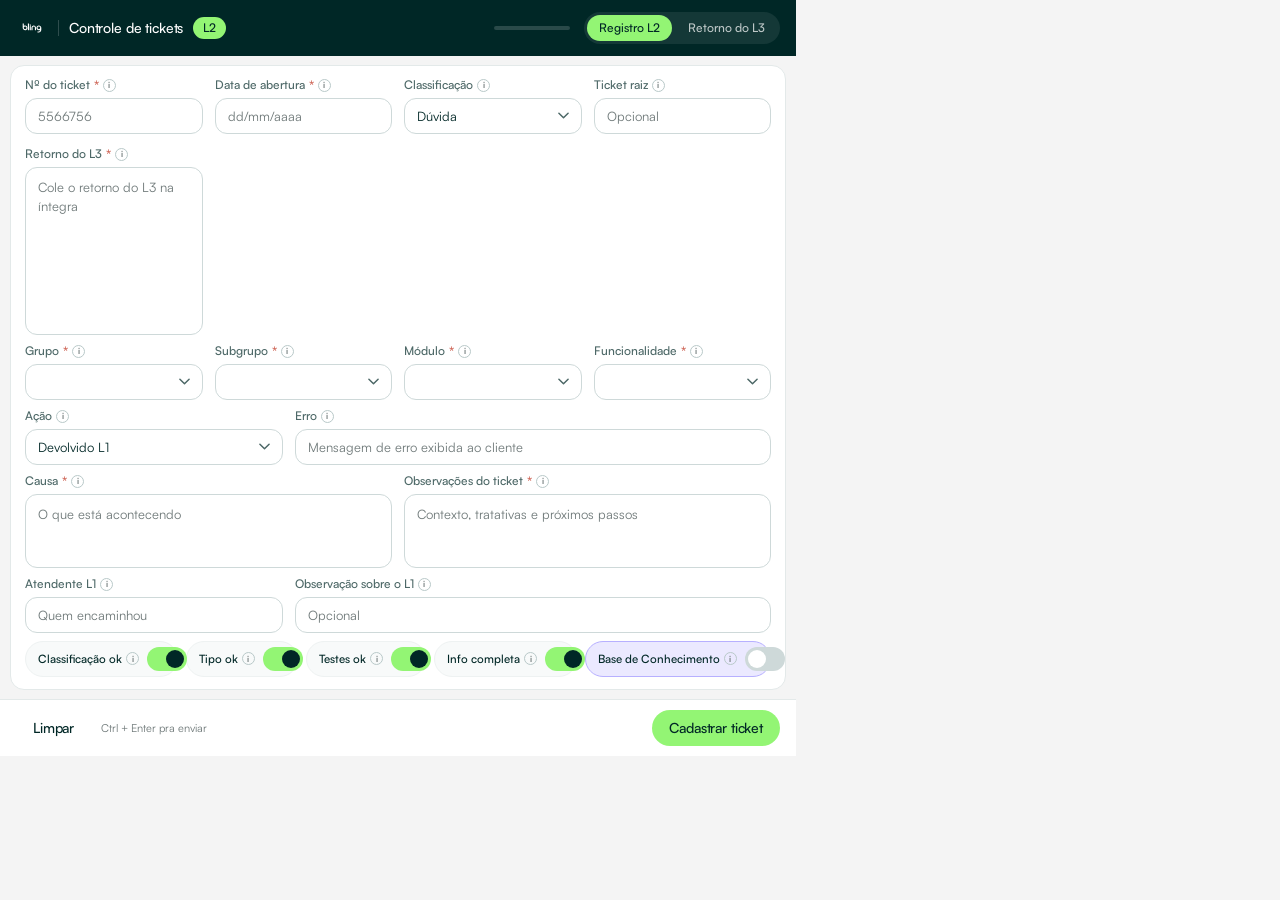
==== controle-tickets/index.html @ 62d8cc89 "Refaz a interface a partir do design do Claude Design A tela é reconstruída em HTML e CSS próprios s" ====
<!DOCTYPE html>
<html lang="pt-BR">
<head>
	<title>Controle de Tickets</title>
	<meta charset="UTF-8">
	<script type="text/javascript" src="scripts/jquery.min.js"></script>
	<script type="text/javascript" src="scripts/jquery.mask.js"></script>
	<script type="text/javascript" src="scripts/script.js"></script>
	<link rel="stylesheet" type="text/css" href="styles/style.css">
</head>
<body>
	<div id="controle_tickets">
		<div class="topo">
			<div class="topo-marca">
				<img class="topo-logo" src="icons/bling-logo.svg" alt="Bling">
				<span class="topo-divisor"></span>
				<span class="topo-titulo">Controle de tickets</span>
				<span class="selo">L2</span>
			</div>

			<div class="topo-estado">
				<span class="progresso-texto" id="progresso_texto"></span>
				<div class="progresso-trilho">
					<div class="progresso-preenchido" id="progresso_barra"></div>
				</div>

				<div class="segmentado">
					<button type="button" class="segmentado-item is-ativo" id="informar_registro_l2">Registro L2</button>
					<button type="button" class="segmentado-item" id="informar_retorno_l3">Retorno do L3</button>
				</div>
			</div>
		</div>

		<!-- guarda o modo de preenchimento; é um campo do formulário para ser
		     gravado e restaurado junto com os demais -->
		<input type="checkbox" id="modo_retorno_l3" name="modo_retorno_l3" hidden>

		<div class="corpo">
			<div class="cartao">
				<div class="linha linha-4 linha-identificacao">
					<div class="campo form-group group-item-form">
						<span class="campo-rotulo">
							<span id="rotulo_nro_ticket">Nº do ticket</span>
							<span class="obrigatorio">*</span>
							<i class="info-campo" data-info="Número do ticket a ser registrado"></i>
						</span>
						<input type="text" id="nro_ticket" name="nro_ticket" class="item-form" placeholder="5566756" inputmode="numeric">
					</div>

					<div class="campo form-group group-item-form campo-l2">
						<span class="campo-rotulo">
							Data de abertura
							<span class="obrigatorio">*</span>
							<i class="info-campo" data-info="Data em que o ticket foi aberto"></i>
						</span>
						<input type="text" id="data_abertura" name="data_abertura" class="item-form" placeholder="dd/mm/aaaa">
					</div>

					<div class="campo form-group group-item-form campo-l2">
						<span class="campo-rotulo">
							Classificação
							<i class="info-campo" data-info="Tipo do ticket: Dúvida, Problema ou Sugestão"></i>
						</span>
						<select id="classificacao" name="classificacao" class="item-form">
							<option value="D">Dúvida</option>
							<option value="T">Problema</option>
							<option value="S">Sugestão</option>
						</select>
					</div>

					<div class="campo form-group group-item-form campo-l2">
						<span class="campo-rotulo">
							Ticket raiz
							<i class="info-campo" data-info="Informe aqui o ticket original, ou seja, o primeiro ticket que registrou esse erro"></i>
						</span>
						<input type="text" id="ticket_raiz" name="ticket_raiz" class="item-form" placeholder="Opcional" inputmode="numeric">
					</div>

					<div class="campo form-group group-item-form campo-retorno-l3">
						<span class="campo-rotulo">
							Retorno do L3
							<span class="obrigatorio">*</span>
							<i class="info-campo" data-info="Cole ou descreva aqui o retorno que o L3 deu para este ticket"></i>
							<span class="campo-contador" id="contador_retorno"></span>
						</span>
						<textarea id="retorno_l3" name="retorno_l3" class="item-form textarea-retorno-l3" placeholder="Cole o retorno do L3 na íntegra"></textarea>
					</div>
				</div>

				<div class="linha linha-4 campo-l2">
					<div class="campo form-group group-item-form">
						<span class="campo-rotulo">
							Grupo
							<span class="obrigatorio">*</span>
							<i class="info-campo" data-info="Grupo do ticket"></i>
						</span>
						<select id="grupo" class="item-form">
							<optgroup label="Bling" class="opt-bling"></optgroup>
							<optgroup label="Extensão" class="opt-ext"></optgroup>
						</select>
					</div>

					<div class="campo form-group group-item-form">
						<span class="campo-rotulo">
							Subgrupo
							<span class="obrigatorio">*</span>
							<i class="info-campo" data-info="Subgrupo do ticket"></i>
						</span>
						<select id="subgrupo" class="item-form">
							<optgroup label="Bling" class="opt-bling"></optgroup>
							<optgroup label="Extensão" class="opt-ext"></optgroup>
						</select>
					</div>

					<div class="campo form-group group-item-form">
						<span class="campo-rotulo">
							Módulo
							<span class="obrigatorio">*</span>
							<i class="info-campo" data-info="Módulo do ticket"></i>
						</span>
						<select id="modulo" class="item-form">
							<optgroup label="Bling" class="opt-bling"></optgroup>
							<optgroup label="Extensão" class="opt-ext"></optgroup>
						</select>
					</div>

					<div class="campo form-group group-item-form">
						<span class="campo-rotulo">
							Funcionalidade
							<span class="obrigatorio">*</span>
							<i class="info-campo" data-info="Funcionalidade do ticket"></i>
						</span>
						<select id="funcionalidade" class="item-form">
							<optgroup label="Bling" class="opt-bling"></optgroup>
							<optgroup label="Extensão" class="opt-ext"></optgroup>
						</select>
					</div>
				</div>

				<div class="trilha campo-l2" id="trilha"></div>

				<div class="linha linha-1-2 campo-l2">
					<div class="campo form-group group-item-form">
						<span class="campo-rotulo">
							Ação
							<i class="info-campo" data-info="Informe o que vai ser feito com esse ticket. Ex.: Encaminhado para o L3"></i>
						</span>
						<select id="acao" name="acao" class="item-form">
							<option value="AN">Devolvido L1</option>
							<option value="A2">Ajustado L2 / Devolvido L1</option>
							<option value="ATR">Aguardando ticket raiz</option>
							<option value="AEX">Aguardando externos</option>
							<option value="D2">Encaminhado sugestão</option>
							<option value="RC">Encaminhado L3</option>
							<option value="ACL">Aguardando cliente</option>
						</select>
					</div>

					<div class="campo form-group group-item-form">
						<span class="campo-rotulo">
							Erro
							<i class="info-campo" data-info="Cole aqui somente a mensagem de erro do ticket. Se não tiver, deixe uma breve explicação da situação"></i>
						</span>
						<input type="text" id="erro" name="erro" class="item-form" placeholder="Mensagem de erro exibida ao cliente">
					</div>
				</div>

				<div class="linha linha-2 campo-l2">
					<div class="campo form-group group-item-form">
						<span class="campo-rotulo">
							Causa
							<span class="obrigatorio">*</span>
							<i class="info-campo" data-info="Descreva a situação que está ocorrendo neste ticket"></i>
						</span>
						<textarea id="causa" name="causa" class="item-form" placeholder="O que está acontecendo"></textarea>
					</div>

					<div class="campo form-group group-item-form">
						<span class="campo-rotulo">
							Observações do ticket
							<span class="obrigatorio">*</span>
							<i class="info-campo" data-info="Informe observações sobre o ticket"></i>
						</span>
						<textarea id="obs" name="obs" class="item-form" placeholder="Contexto, tratativas e próximos passos"></textarea>
					</div>
				</div>

				<div class="linha linha-1-2 campo-l2">
					<div class="campo form-group group-item-form">
						<span class="campo-rotulo">
							<span id="rotulo_nome_atendente">Atendente L1</span>
							<i class="info-campo" data-info="Nome do atendente L1 que encaminhou o ticket"></i>
						</span>
						<input type="text" id="nome_atendente" name="nome_atendente" class="item-form" placeholder="Quem encaminhou">
					</div>

					<div class="campo form-group group-item-form">
						<span class="campo-rotulo">
							Observação sobre o L1
							<i class="info-campo" data-info="Observação sobre o atendimento feito pelo L1"></i>
						</span>
						<input type="text" id="obs_l1" name="obs_l1" class="item-form" placeholder="Opcional">
					</div>
				</div>

				<div class="pilulas campo-l2">
					<div class="pilula">
						<span class="pilula-rotulo">
							Classificação ok
							<i class="info-campo" data-info="O ticket foi classificado corretamente? Ativado = Sim; Desativado = Não"></i>
						</span>
						<label class="switch">
							<input type="checkbox" id="classificacao_certa" name="classificacao_certa" checked>
							<span class="switch-trilho"></span>
						</label>
					</div>

					<div class="pilula">
						<span class="pilula-rotulo">
							Tipo ok
							<i class="info-campo" data-info="O tipo do ticket (Dúvida, Problema ou Sugestão) está correto? Ativado = Sim; Desativado = Não"></i>
						</span>
						<label class="switch">
							<input type="checkbox" id="tipo_correto" name="tipo_correto" checked>
							<span class="switch-trilho"></span>
						</label>
					</div>

					<div class="pilula">
						<span class="pilula-rotulo">
							Testes ok
							<i class="info-campo" data-info="O L1 efetuou testes antes de encaminhar? Ativado = Sim; Desativado = Não"></i>
						</span>
						<label class="switch">
							<input type="checkbox" id="testes" name="testes" checked>
							<span class="switch-trilho"></span>
						</label>
					</div>

					<div class="pilula">
						<span class="pilula-rotulo">
							Info completa
							<i class="info-campo" data-info="As informações passadas no ticket estão completas? Ativado = Sim; Desativado = Não"></i>
						</span>
						<label class="switch">
							<input type="checkbox" id="finfo" name="finfo" checked>
							<span class="switch-trilho"></span>
						</label>
					</div>

					<div class="pilula pilula-destaque">
						<span class="pilula-rotulo">
							Base de Conhecimento
							<i class="info-campo" data-info="Ativado = o registro também é enviado para a planilha da Base de Conhecimento"></i>
						</span>
						<label class="switch">
							<input type="checkbox" id="base_conhecimento" name="base_conhecimento">
							<span class="switch-trilho"></span>
						</label>
					</div>
				</div>
			</div>
		</div>

		<div class="rodape">
			<div class="rodape-esquerda">
				<button type="button" id="limpar" class="botao botao-fantasma">Limpar</button>
				<span class="rodape-dica">Ctrl + Enter pra enviar</span>
			</div>

			<button type="button" id="enviar_controle_tickets" class="botao botao-primario">Cadastrar ticket</button>
		</div>
	</div>

	<div class="modal-wait" style="display: none;"></div>
	<div class="wait" style="display: none;">
		<div class="loading"></div>
		<div class="checkmark">
			<div class="checkmark-stem"></div>
			<div class="checkmark-kick"></div>
		</div>
	</div>
</body>
</html>
---- controle-tickets/styles/style.css ----
/* Controle de Tickets L2 — interface baseada no design system Bling.
   Os tokens abaixo vêm do arquivo do Claude Design; alterar por aqui reflete
   em toda a extensão. */

@font-face {
	font-family: 'Satoshi';
	src: url('../fonts/Satoshi-Regular.woff2') format('woff2');
	font-weight: 400;
	font-style: normal;
	font-display: swap;
}

@font-face {
	font-family: 'Satoshi';
	src: url('../fonts/Satoshi-Medium.woff2') format('woff2');
	font-weight: 500;
	font-style: normal;
	font-display: swap;
}

@font-face {
	font-family: 'Satoshi';
	src: url('../fonts/Satoshi-Bold.woff2') format('woff2');
	font-weight: 700;
	font-style: normal;
	font-display: swap;
}

:root {
	--font-sans: 'Satoshi', ui-sans-serif, system-ui, -apple-system, 'Segoe UI', Roboto, 'Helvetica Neue', Arial, sans-serif;

	--bling-green: #93F574;
	--bling-dark-green: #002726;
	--bling-gray: #F4F4F4;
	--bling-white: #FFFFFF;

	--green-600: #84DD68;
	--green-700: #589346;

	--mist-100: #F8FAFA;
	--mist-200: #EEF2F2;
	--mist-300: #E3E9E9;
	--mist-400: #CED9D9;
	--mist-500: #B9C9C9;
	--mist-700: #6F7979;

	--purple-100: #EBE9FF;
	--purple-300: #B7B0FF;

	--danger: #C64B3A;
	--danger-soft: #F5DDD8;

	--surface: var(--bling-white);
	--text-primary: #002726;
	--text-secondary: #4D6867;
	--text-muted: var(--mist-700);

	--radius-md: 12px;
	--radius-card: 14px;
	--radius-pill: 999px;

	--shadow-md: 0 8px 20px rgba(0, 39, 38, .10);

	--ease-out: cubic-bezier(.22, .61, .36, 1);
}

* {
	box-sizing: border-box;
}

body {
	width: 796px;
	margin: 0;
	background: var(--bling-gray);
	font-family: var(--font-sans);
	font-size: 13px;
	color: var(--text-primary);
	-webkit-font-smoothing: antialiased;
}

/* ---------------------------------------------------------------- cabeçalho */

.topo {
	display: flex;
	align-items: center;
	justify-content: space-between;
	gap: 16px;
	padding: 12px 16px;
	background: var(--bling-dark-green);
}

.topo-marca {
	display: flex;
	align-items: center;
	gap: 10px;
	min-width: 0;
}

.topo-logo {
	display: block;
	height: 16px;
	width: auto;
}

.topo-divisor {
	width: 1px;
	height: 16px;
	background: rgba(255, 255, 255, .18);
}

.topo-titulo {
	font-size: 14px;
	font-weight: 500;
	color: var(--bling-white);
	letter-spacing: -.01em;
	white-space: nowrap;
}

.selo {
	padding: 3px 10px;
	border-radius: var(--radius-pill);
	background: var(--bling-green);
	font-size: 12px;
	font-weight: 500;
	line-height: 1.4;
	color: var(--bling-dark-green);
}

.topo-estado {
	display: flex;
	align-items: center;
	gap: 10px;
}

.progresso-texto {
	font-size: 11.5px;
	font-weight: 500;
	color: rgba(255, 255, 255, .7);
	white-space: nowrap;
}

.progresso-trilho {
	width: 76px;
	height: 4px;
	border-radius: var(--radius-pill);
	background: rgba(255, 255, 255, .16);
	overflow: hidden;
}

.progresso-preenchido {
	height: 100%;
	width: 0;
	border-radius: var(--radius-pill);
	background: var(--bling-green);
	transition: width 360ms var(--ease-out);
}

/* alternância entre o registro do ticket e o retorno do L3 */
.segmentado {
	display: flex;
	align-items: center;
	gap: 4px;
	margin-left: 4px;
	padding: 3px;
	border-radius: var(--radius-pill);
	background: rgba(255, 255, 255, .08);
}

.segmentado-item {
	padding: 5px 12px;
	border: none;
	border-radius: var(--radius-pill);
	background: transparent;
	font-family: inherit;
	font-size: 12px;
	font-weight: 500;
	color: rgba(255, 255, 255, .72);
	white-space: nowrap;
	cursor: pointer;
	transition: background 200ms var(--ease-out), color 200ms var(--ease-out);
}

.segmentado-item:hover {
	color: var(--bling-white);
}

.segmentado-item.is-ativo {
	background: var(--bling-green);
	color: var(--bling-dark-green);
}

/* --------------------------------------------------------------- formulário */

.corpo {
	display: flex;
	flex-direction: column;
	gap: 10px;
	padding: 9px 10px;
}

.cartao {
	display: flex;
	flex-direction: column;
	gap: 8px;
	padding: 11px 14px 12px;
	background: var(--surface);
	border: 1px solid var(--mist-300);
	border-radius: var(--radius-card);
}

.linha {
	display: grid;
	gap: 12px;
}

.linha-4 {
	grid-template-columns: repeat(4, minmax(0, 1fr));
}

.linha-2 {
	grid-template-columns: repeat(2, minmax(0, 1fr));
}

/* campo curto à esquerda e campo largo à direita */
.linha-1-2 {
	grid-template-columns: minmax(0, 1fr) minmax(0, 1.85fr);
}

.campo {
	display: flex;
	flex-direction: column;
	gap: 5px;
	min-width: 0;
}

.campo-rotulo {
	display: flex;
	align-items: center;
	gap: 4px;
	font-size: 12px;
	font-weight: 500;
	color: var(--text-secondary);
}

.campo-rotulo .obrigatorio {
	color: var(--danger);
	font-size: 13px;
	line-height: 1;
}

.campo-contador {
	margin-left: auto;
	font-size: 11px;
	font-weight: 400;
	color: var(--text-muted);
}

.trilha {
	margin-top: -4px;
	font-size: 11px;
	color: var(--text-muted);
}

.trilha:empty {
	display: none;
}

/* ------------------------------------------------------------- ícone e dica */

.info-campo {
	display: inline-flex;
	align-items: center;
	justify-content: center;
	flex-shrink: 0;
	width: 13px;
	height: 13px;
	border: 1px solid var(--mist-500);
	border-radius: var(--radius-pill);
	font-size: 8.5px;
	font-weight: 700;
	font-style: normal;
	color: var(--text-muted);
	cursor: help;
	transition: border-color 120ms var(--ease-out), color 120ms var(--ease-out);
}

.info-campo:before {
	content: 'i';
}

.info-campo:hover {
	border-color: var(--green-700);
	color: var(--green-700);
}

/* uma dica só, posicionada por JS junto do ícone sob o mouse */
#dica {
	position: fixed;
	z-index: 40;
	max-width: 250px;
	padding: 7px 10px;
	border-radius: 9px;
	background: var(--bling-dark-green);
	color: var(--bling-white);
	font-size: 11.5px;
	line-height: 1.4;
	box-shadow: var(--shadow-md);
	pointer-events: none;
	text-wrap: pretty;
}

/* ------------------------------------------------------------------ campos */

.item-form {
	width: 100%;
	height: 36px;
	padding: 8px 12px;
	background: var(--surface);
	border: 1px solid var(--mist-400);
	border-radius: var(--radius-md);
	font-family: inherit;
	font-size: 13px;
	color: var(--text-primary);
	transition: border-color 120ms var(--ease-out), box-shadow 120ms var(--ease-out);
}

select.item-form {
	padding-right: 32px;
	background-image: url("data:image/svg+xml,%3Csvg xmlns='http://www.w3.org/2000/svg' viewBox='0 0 12 8'%3E%3Cpath d='M1 1.5 6 6.5l5-5' fill='none' stroke='%234D6867' stroke-width='1.6' stroke-linecap='round' stroke-linejoin='round'/%3E%3C/svg%3E");
	background-repeat: no-repeat;
	background-position: right 12px center;
	background-size: 11px;
	-webkit-appearance: none;
	appearance: none;
}

textarea.item-form {
	height: 74px;
	padding: 10px 12px;
	line-height: 1.45;
	resize: none;
}

textarea.textarea-retorno-l3 {
	height: 168px;
}

.item-form::placeholder {
	color: var(--mist-700);
}

.item-form:focus {
	border-color: var(--green-600);
	box-shadow: 0 0 0 3px rgba(147, 245, 116, .35);
	outline: none;
}

/* ------------------------------------------------------------------ switches */

.pilulas {
	display: flex;
	align-items: stretch;
	gap: 8px;
}

.pilula {
	display: flex;
	align-items: center;
	justify-content: space-between;
	gap: 8px;
	flex: 1 1 auto;
	min-width: 0;
	padding: 5px 7px 5px 12px;
	background: var(--mist-100);
	border: 1px solid var(--mist-200);
	border-radius: var(--radius-pill);
}

.pilula-destaque {
	background: var(--purple-100);
	border-color: var(--purple-300);
}

.pilula-rotulo {
	display: flex;
	align-items: center;
	gap: 4px;
	font-size: 11.5px;
	font-weight: 500;
	line-height: 1.2;
	color: var(--text-primary);
	white-space: nowrap;
}

.switch {
	position: relative;
	flex-shrink: 0;
	width: 40px;
	height: 24px;
}

.switch input {
	position: absolute;
	opacity: 0;
	width: 0;
	height: 0;
}

.switch-trilho {
	position: absolute;
	inset: 0;
	border-radius: var(--radius-pill);
	background: var(--mist-400);
	cursor: pointer;
	transition: background 200ms var(--ease-out);
}

.switch-trilho:before {
	content: '';
	position: absolute;
	top: 3px;
	left: 3px;
	width: 18px;
	height: 18px;
	border-radius: 50%;
	background: var(--bling-white);
	transition: transform 200ms var(--ease-out), background 200ms var(--ease-out);
}

.switch input:checked + .switch-trilho {
	background: var(--bling-green);
}

.switch input:checked + .switch-trilho:before {
	background: var(--bling-dark-green);
	transform: translateX(16px);
}

.switch input:focus-visible + .switch-trilho {
	box-shadow: 0 0 0 3px rgba(147, 245, 116, .45);
}

/* ------------------------------------------------------------------- rodapé */

.rodape {
	display: flex;
	align-items: center;
	justify-content: space-between;
	gap: 16px;
	padding: 10px 16px;
	background: var(--surface);
	border-top: 1px solid var(--mist-300);
}

.rodape-esquerda {
	display: flex;
	align-items: center;
	gap: 10px;
}

.rodape-dica {
	font-size: 11px;
	color: var(--text-muted);
}

.botao {
	padding: 8px 16px;
	border: 1px solid transparent;
	border-radius: var(--radius-pill);
	background: transparent;
	font-family: inherit;
	font-size: 14px;
	font-weight: 500;
	letter-spacing: -.01em;
	color: var(--text-primary);
	cursor: pointer;
	transition: background 160ms var(--ease-out), border-color 160ms var(--ease-out);
}

.botao-fantasma:hover {
	background: var(--mist-200);
}

.botao-primario {
	background: var(--bling-green);
}

.botao-primario:hover {
	background: var(--green-600);
}

/* -------------------------------------------------------- campo com erro */

.group-item-form-error .item-form {
	border-color: var(--danger);
	box-shadow: 0 0 0 3px var(--danger-soft);
}

.group-item-form-error .campo-rotulo {
	color: var(--danger);
}

/* --------------------------------------------------- indicador de gravação */

.modal-wait {
	position: fixed;
	inset: 0;
	background: rgba(0, 39, 38, .35);
}

.wait {
	position: fixed;
	top: calc(50% - 26px);
	left: calc(50% - 26px);
	width: 52px;
	height: 52px;
	background: var(--surface);
	border-radius: 16px;
	box-shadow: var(--shadow-md);
}

.loading {
	position: absolute;
	top: 50%;
	left: 50%;
	width: 24px;
	height: 24px;
	margin: -12px 0 0 -12px;
	border: 3px solid var(--mist-300);
	border-top-color: var(--green-600);
	border-radius: 50%;
	animation: loading 900ms infinite linear;
}

@keyframes loading {
	to { transform: rotate(360deg); }
}

.checkmark {
	position: absolute;
	top: 50%;
	left: 50%;
	width: 26px;
	height: 26px;
	margin: -13px 0 0 -13px;
	transform: rotate(45deg);
}

.checkmark-stem {
	position: absolute;
	top: 3px;
	left: 15px;
	width: 4px;
	height: 18px;
	border-radius: 2px;
	background: var(--green-600);
}

.checkmark-kick {
	position: absolute;
	top: 17px;
	left: 5px;
	width: 10px;
	height: 4px;
	border-radius: 2px;
	background: var(--green-600);
}

/* ----------------------------------------------- modo "Retorno do L3" */

/* no retorno do L3 ficam só o número do ticket, que localiza a linha na
   planilha, e o campo do retorno */
.modo-retorno-l3 .linha-identificacao {
	grid-template-columns: 200px minmax(0, 1fr);
}

.modo-retorno-l3 .cartao {
	padding: 14px 16px;
}
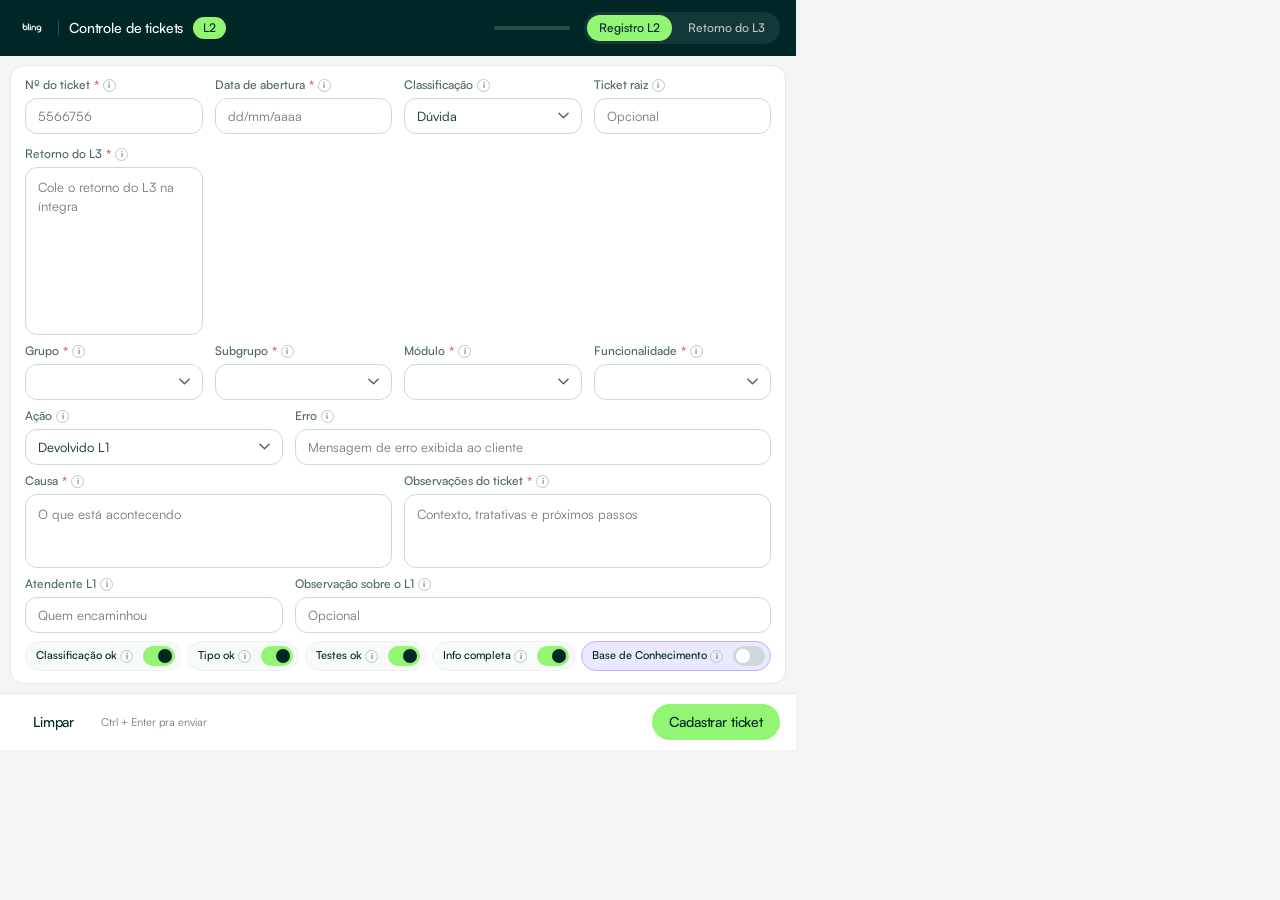
==== commit 1059eaed: "Corrige a sobreposição das pílulas e fixa a Base de Conhecimento A linha de pílulas precisava de 759" ====
--- a/controle-tickets/index.html
+++ b/controle-tickets/index.html
@@ -251,7 +251,7 @@
 					<div class="pilula pilula-destaque">
 						<span class="pilula-rotulo">
 							Base de Conhecimento
-							<i class="info-campo" data-info="Ativado = o registro também é enviado para a planilha da Base de Conhecimento"></i>
+							<i class="info-campo" data-info="Ativado = o registro também é enviado para a planilha da Base de Conhecimento. Fica como você deixar, inclusive depois de cadastrar o ticket"></i>
 						</span>
 						<label class="switch">
 							<input type="checkbox" id="base_conhecimento" name="base_conhecimento">
--- a/controle-tickets/styles/style.css
+++ b/controle-tickets/styles/style.css
@@ -357,20 +357,25 @@
 
 /* ------------------------------------------------------------------ switches */
 
+/* as cinco pílulas têm que caber numa linha só dentro dos 796px do popup: as
+   medidas abaixo somam ~715px de conteúdo. o flex-wrap é a rede de segurança —
+   se algum rótulo crescer, a linha quebra em vez de o switch invadir a pílula
+   seguinte */
 .pilulas {
 	display: flex;
+	flex-wrap: wrap;
 	align-items: stretch;
-	gap: 8px;
+	gap: 6px;
 }
 
 .pilula {
 	display: flex;
 	align-items: center;
 	justify-content: space-between;
-	gap: 8px;
+	gap: 6px;
 	flex: 1 1 auto;
 	min-width: 0;
-	padding: 5px 7px 5px 12px;
+	padding: 4px 5px 4px 10px;
 	background: var(--mist-100);
 	border: 1px solid var(--mist-200);
 	border-radius: var(--radius-pill);
@@ -381,11 +386,26 @@
 	border-color: var(--purple-300);
 }
 
+/* sem a planilha compartilhada configurada não há para onde enviar o registro,
+   então a pílula fica visivelmente indisponível em vez de aceitar o clique e
+   voltar sozinha para desligada */
+.pilula-indisponivel {
+	background: var(--mist-100);
+	border-color: var(--mist-200);
+	opacity: .55;
+}
+
+.pilula-indisponivel .switch-trilho {
+	cursor: not-allowed;
+}
+
 .pilula-rotulo {
 	display: flex;
 	align-items: center;
-	gap: 4px;
-	font-size: 11.5px;
+	gap: 3px;
+	min-width: 0;
+	overflow: hidden;
+	font-size: 11px;
 	font-weight: 500;
 	line-height: 1.2;
 	color: var(--text-primary);
@@ -395,8 +415,8 @@
 .switch {
 	position: relative;
 	flex-shrink: 0;
-	width: 40px;
-	height: 24px;
+	width: 32px;
+	height: 20px;
 }
 
 .switch input {
@@ -420,8 +440,8 @@
 	position: absolute;
 	top: 3px;
 	left: 3px;
-	width: 18px;
-	height: 18px;
+	width: 14px;
+	height: 14px;
 	border-radius: 50%;
 	background: var(--bling-white);
 	transition: transform 200ms var(--ease-out), background 200ms var(--ease-out);
@@ -433,7 +453,7 @@
 
 .switch input:checked + .switch-trilho:before {
 	background: var(--bling-dark-green);
-	transform: translateX(16px);
+	transform: translateX(12px);
 }
 
 .switch input:focus-visible + .switch-trilho {
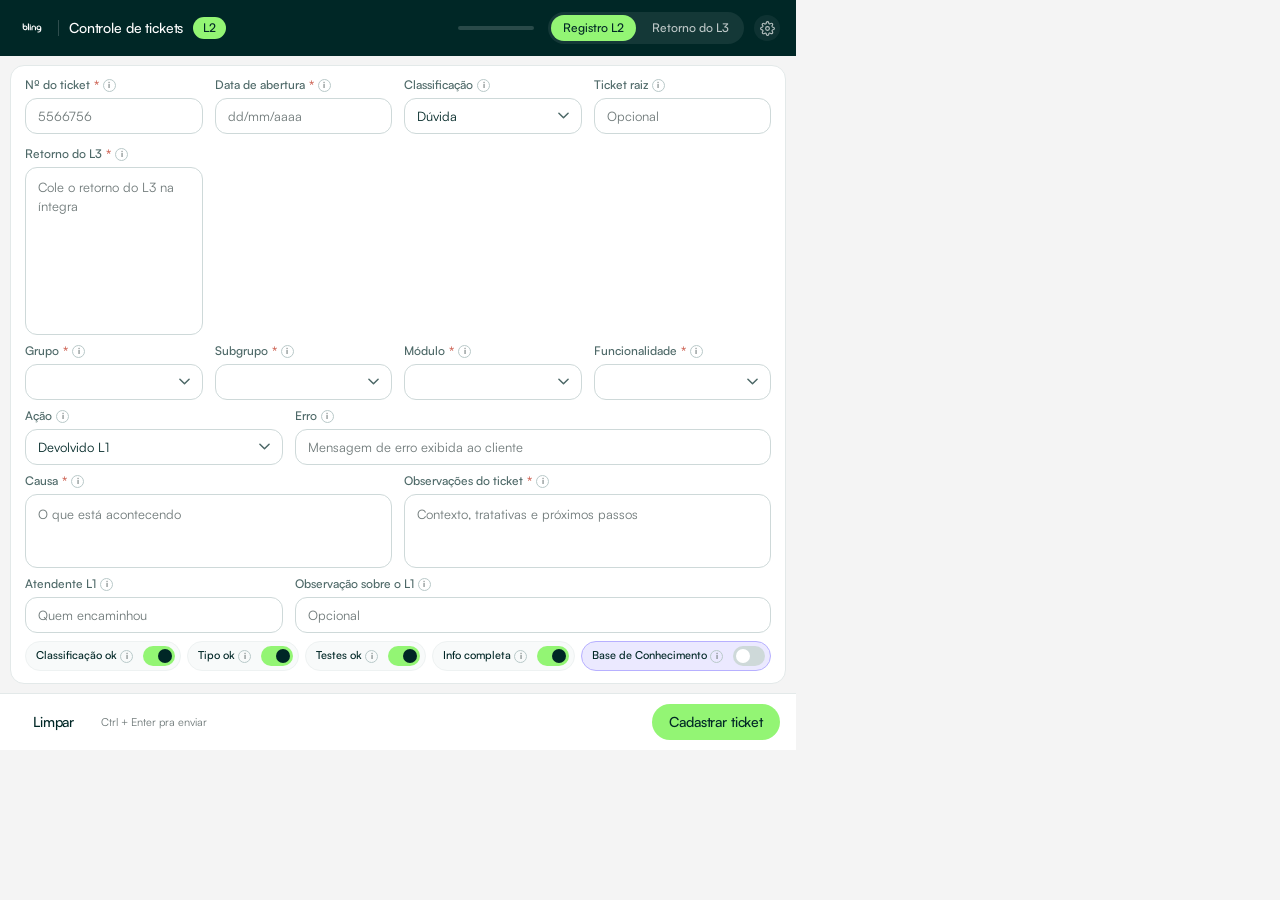
==== commit 3daf03f3: "Permite informar as planilhas pela própria extensão Até agora o link e o nome da aba só podiam ser t" ====
--- a/controle-tickets/index.html
+++ b/controle-tickets/index.html
@@ -28,6 +28,8 @@
 					<button type="button" class="segmentado-item is-ativo" id="informar_registro_l2">Registro L2</button>
 					<button type="button" class="segmentado-item" id="informar_retorno_l3">Retorno do L3</button>
 				</div>
+
+				<button type="button" class="botao-engrenagem" id="abrir_config" title="Configurações" aria-label="Configurações"></button>
 			</div>
 		</div>
 
@@ -251,7 +253,7 @@
 					<div class="pilula pilula-destaque">
 						<span class="pilula-rotulo">
 							Base de Conhecimento
-							<i class="info-campo" data-info="Ativado = o registro também é enviado para a planilha da Base de Conhecimento. Fica como você deixar, inclusive depois de cadastrar o ticket"></i>
+							<i class="info-campo" data-info="Ativado = o registro também é enviado para a planilha da Base de Conhecimento. Uma vez ligado, continua ligado: só desliga se você clicar de novo"></i>
 						</span>
 						<label class="switch">
 							<input type="checkbox" id="base_conhecimento" name="base_conhecimento">
@@ -269,6 +271,70 @@
 			</div>
 
 			<button type="button" id="enviar_controle_tickets" class="botao botao-primario">Cadastrar ticket</button>
+		</div>
+	</div>
+
+	<!-- os campos da configuração ficam fora de #controle_tickets de propósito: é
+	     o que garante que o "Limpar" e o cadastro de um ticket, que só mexem nos
+	     campos de dentro do formulário, nunca apaguem essa configuração -->
+	<div class="config" id="config" hidden>
+		<div class="config-painel" role="dialog" aria-modal="true" aria-labelledby="config_titulo">
+			<div class="config-topo">
+				<span class="config-titulo" id="config_titulo">Configurações</span>
+				<button type="button" class="config-fechar" id="fechar_config" aria-label="Fechar">&times;</button>
+			</div>
+
+			<div class="config-corpo">
+				<p class="config-nota">
+					Cole o link da planilha (ou só o ID) e informe o nome da aba. Fica gravado
+					na sua conta do Chrome: não se perde ao limpar o cache, ao cadastrar tickets
+					nem ao clicar em Limpar.
+				</p>
+
+				<div class="config-bloco">
+					<span class="config-bloco-titulo">
+						Planilha de tickets
+						<span class="obrigatorio">*</span>
+					</span>
+
+					<div class="linha linha-2-1">
+						<div class="campo">
+							<span class="campo-rotulo">Link da planilha</span>
+							<input type="text" id="config_planilha_link" class="item-form" placeholder="https://docs.google.com/spreadsheets/d/..." spellcheck="false">
+						</div>
+
+						<div class="campo">
+							<span class="campo-rotulo">Nome da aba</span>
+							<input type="text" id="config_planilha_aba" class="item-form" placeholder="Tickets" spellcheck="false">
+						</div>
+					</div>
+				</div>
+
+				<div class="config-bloco">
+					<span class="config-bloco-titulo">
+						Planilha da Base de Conhecimento
+						<span class="config-opcional">opcional</span>
+					</span>
+
+					<div class="linha linha-2-1">
+						<div class="campo">
+							<span class="campo-rotulo">Link da planilha</span>
+							<input type="text" id="config_base_link" class="item-form" placeholder="https://docs.google.com/spreadsheets/d/..." spellcheck="false">
+						</div>
+
+						<div class="campo">
+							<span class="campo-rotulo">Nome da aba</span>
+							<input type="text" id="config_base_aba" class="item-form" placeholder="Fiscal" spellcheck="false">
+						</div>
+					</div>
+				</div>
+			</div>
+
+			<div class="config-rodape">
+				<span class="config-recado" id="config_recado"></span>
+				<button type="button" class="botao botao-fantasma" id="cancelar_config">Cancelar</button>
+				<button type="button" class="botao botao-primario" id="salvar_config">Salvar</button>
+			</div>
 		</div>
 	</div>
 
--- a/controle-tickets/styles/style.css
+++ b/controle-tickets/styles/style.css
@@ -189,6 +189,32 @@
 	color: var(--bling-dark-green);
 }
 
+.botao-engrenagem {
+	flex-shrink: 0;
+	width: 26px;
+	height: 26px;
+	padding: 0;
+	border: none;
+	border-radius: var(--radius-pill);
+	background: rgba(255, 255, 255, .08) url("data:image/svg+xml,%3Csvg xmlns='http://www.w3.org/2000/svg' viewBox='0 0 24 24' fill='none' stroke='%23FFFFFF' stroke-width='1.8' stroke-linecap='round' stroke-linejoin='round'%3E%3Ccircle cx='12' cy='12' r='3'/%3E%3Cpath d='M19.4 15a1.65 1.65 0 0 0 .33 1.82l.06.06a2 2 0 1 1-2.83 2.83l-.06-.06a1.65 1.65 0 0 0-1.82-.33 1.65 1.65 0 0 0-1 1.51V21a2 2 0 1 1-4 0v-.09A1.65 1.65 0 0 0 9 19.4a1.65 1.65 0 0 0-1.82.33l-.06.06a2 2 0 1 1-2.83-2.83l.06-.06a1.65 1.65 0 0 0 .33-1.82 1.65 1.65 0 0 0-1.51-1H3a2 2 0 1 1 0-4h.09A1.65 1.65 0 0 0 4.6 9a1.65 1.65 0 0 0-.33-1.82l-.06-.06a2 2 0 1 1 2.83-2.83l.06.06A1.65 1.65 0 0 0 9 4.6a1.65 1.65 0 0 0 1-1.51V3a2 2 0 1 1 4 0v.09a1.65 1.65 0 0 0 1 1.51 1.65 1.65 0 0 0 1.82-.33l.06-.06a2 2 0 1 1 2.83 2.83l-.06.06a1.65 1.65 0 0 0-.33 1.82V9a1.65 1.65 0 0 0 1.51 1H21a2 2 0 1 1 0 4h-.09a1.65 1.65 0 0 0-1.51 1z'/%3E%3C/svg%3E") no-repeat center;
+	background-size: 15px;
+	cursor: pointer;
+	opacity: .72;
+	transition: opacity 160ms var(--ease-out), background-color 160ms var(--ease-out);
+}
+
+.botao-engrenagem:hover {
+	background-color: rgba(255, 255, 255, .18);
+	opacity: 1;
+}
+
+/* chama a atenção enquanto a planilha de tickets ainda não foi informada */
+.botao-engrenagem.is-pendente {
+	background-color: var(--bling-green);
+	background-image: url("data:image/svg+xml,%3Csvg xmlns='http://www.w3.org/2000/svg' viewBox='0 0 24 24' fill='none' stroke='%23002726' stroke-width='1.8' stroke-linecap='round' stroke-linejoin='round'%3E%3Ccircle cx='12' cy='12' r='3'/%3E%3Cpath d='M19.4 15a1.65 1.65 0 0 0 .33 1.82l.06.06a2 2 0 1 1-2.83 2.83l-.06-.06a1.65 1.65 0 0 0-1.82-.33 1.65 1.65 0 0 0-1 1.51V21a2 2 0 1 1-4 0v-.09A1.65 1.65 0 0 0 9 19.4a1.65 1.65 0 0 0-1.82.33l-.06.06a2 2 0 1 1-2.83-2.83l.06-.06a1.65 1.65 0 0 0 .33-1.82 1.65 1.65 0 0 0-1.51-1H3a2 2 0 1 1 0-4h.09A1.65 1.65 0 0 0 4.6 9a1.65 1.65 0 0 0-.33-1.82l-.06-.06a2 2 0 1 1 2.83-2.83l.06.06A1.65 1.65 0 0 0 9 4.6a1.65 1.65 0 0 0 1-1.51V3a2 2 0 1 1 4 0v.09a1.65 1.65 0 0 0 1 1.51 1.65 1.65 0 0 0 1.82-.33l.06-.06a2 2 0 1 1 2.83 2.83l-.06.06a1.65 1.65 0 0 0-.33 1.82V9a1.65 1.65 0 0 0 1.51 1H21a2 2 0 1 1 0 4h-.09a1.65 1.65 0 0 0-1.51 1z'/%3E%3C/svg%3E");
+	opacity: 1;
+}
+
 /* --------------------------------------------------------------- formulário */
 
 .corpo {
@@ -224,6 +250,11 @@
 /* campo curto à esquerda e campo largo à direita */
 .linha-1-2 {
 	grid-template-columns: minmax(0, 1fr) minmax(0, 1.85fr);
+}
+
+/* campo largo à esquerda e campo curto à direita */
+.linha-2-1 {
+	grid-template-columns: minmax(0, 2.2fr) minmax(0, 1fr);
 }
 
 .campo {
@@ -386,19 +417,6 @@
 	border-color: var(--purple-300);
 }
 
-/* sem a planilha compartilhada configurada não há para onde enviar o registro,
-   então a pílula fica visivelmente indisponível em vez de aceitar o clique e
-   voltar sozinha para desligada */
-.pilula-indisponivel {
-	background: var(--mist-100);
-	border-color: var(--mist-200);
-	opacity: .55;
-}
-
-.pilula-indisponivel .switch-trilho {
-	cursor: not-allowed;
-}
-
 .pilula-rotulo {
 	display: flex;
 	align-items: center;
@@ -586,6 +604,141 @@
 	background: var(--green-600);
 }
 
+/* ----------------------------------------------- tela de configurações */
+
+/* o display: flex abaixo venceria o hidden, e o painel invisível continuaria
+   cobrindo a tela e engolindo os cliques do formulário */
+.config[hidden] {
+	display: none;
+}
+
+.config {
+	position: fixed;
+	inset: 0;
+	z-index: 50;
+	display: flex;
+	align-items: center;
+	justify-content: center;
+	padding: 16px;
+	background: rgba(0, 39, 38, .35);
+}
+
+.config-painel {
+	display: flex;
+	flex-direction: column;
+	width: 100%;
+	max-height: 100%;
+	background: var(--surface);
+	border-radius: var(--radius-card);
+	box-shadow: var(--shadow-md);
+	overflow: hidden;
+}
+
+.config-topo {
+	display: flex;
+	align-items: center;
+	justify-content: space-between;
+	gap: 12px;
+	padding: 11px 14px;
+	border-bottom: 1px solid var(--mist-300);
+}
+
+.config-titulo {
+	font-size: 14px;
+	font-weight: 500;
+	letter-spacing: -.01em;
+}
+
+.config-fechar {
+	width: 24px;
+	height: 24px;
+	padding: 0;
+	border: none;
+	border-radius: var(--radius-pill);
+	background: transparent;
+	font-family: inherit;
+	font-size: 18px;
+	line-height: 1;
+	color: var(--text-secondary);
+	cursor: pointer;
+	transition: background 160ms var(--ease-out);
+}
+
+.config-fechar:hover {
+	background: var(--mist-200);
+}
+
+.config-corpo {
+	display: flex;
+	flex-direction: column;
+	gap: 12px;
+	padding: 12px 14px 14px;
+	overflow-y: auto;
+}
+
+.config-nota {
+	margin: 0;
+	padding: 8px 10px;
+	border-radius: var(--radius-md);
+	background: var(--mist-100);
+	font-size: 11.5px;
+	line-height: 1.45;
+	color: var(--text-secondary);
+	text-wrap: pretty;
+}
+
+.config-bloco {
+	display: flex;
+	flex-direction: column;
+	gap: 7px;
+}
+
+.config-bloco-titulo {
+	display: flex;
+	align-items: center;
+	gap: 5px;
+	font-size: 12.5px;
+	font-weight: 700;
+	color: var(--text-primary);
+}
+
+.config-opcional {
+	padding: 1px 7px;
+	border-radius: var(--radius-pill);
+	background: var(--mist-200);
+	font-size: 10.5px;
+	font-weight: 500;
+	color: var(--text-muted);
+}
+
+.config-rodape {
+	display: flex;
+	align-items: center;
+	justify-content: flex-end;
+	gap: 8px;
+	padding: 10px 14px;
+	background: var(--mist-100);
+	border-top: 1px solid var(--mist-300);
+}
+
+.config-recado {
+	margin-right: auto;
+	font-size: 11.5px;
+	line-height: 1.35;
+	color: var(--text-muted);
+	text-wrap: pretty;
+}
+
+.config-recado.is-erro {
+	color: var(--danger);
+	font-weight: 500;
+}
+
+.config-recado.is-ok {
+	color: var(--green-700);
+	font-weight: 500;
+}
+
 /* ----------------------------------------------- modo "Retorno do L3" */
 
 /* no retorno do L3 ficam só o número do ticket, que localiza a linha na
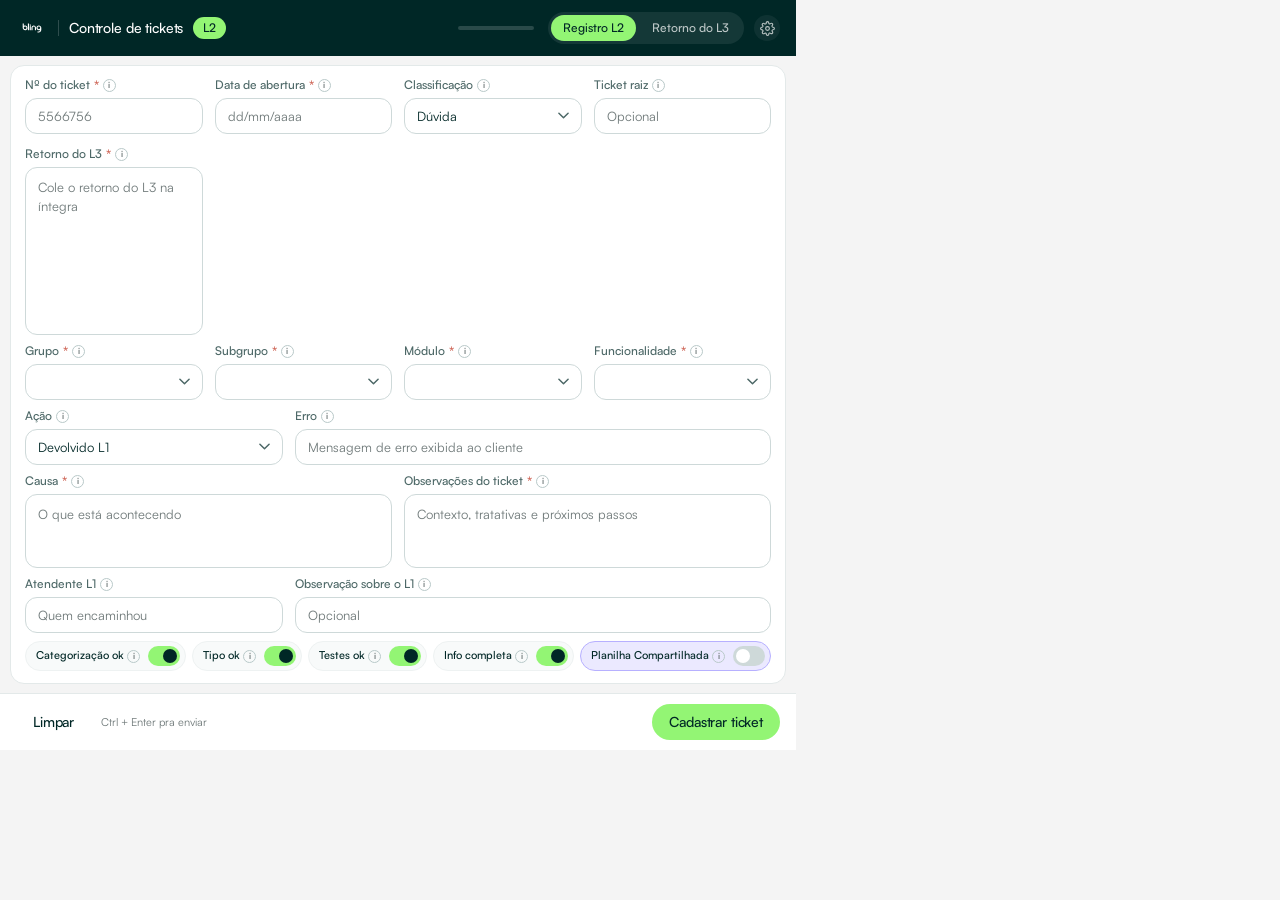
==== commit 318bac58: "Renomeia dois campos e acrescenta uma ação, a pedido do time "Classificação ok" passa a ser "Categor" ====
--- a/controle-tickets/index.html
+++ b/controle-tickets/index.html
@@ -150,6 +150,7 @@
 						<select id="acao" name="acao" class="item-form">
 							<option value="AN">Devolvido L1</option>
 							<option value="A2">Ajustado L2 / Devolvido L1</option>
+							<option value="ESD">Escalonamento desnecessário</option>
 							<option value="ATR">Aguardando ticket raiz</option>
 							<option value="AEX">Aguardando externos</option>
 							<option value="D2">Encaminhado sugestão</option>
@@ -208,8 +209,8 @@
 				<div class="pilulas campo-l2">
 					<div class="pilula">
 						<span class="pilula-rotulo">
-							Classificação ok
-							<i class="info-campo" data-info="O ticket foi classificado corretamente? Ativado = Sim; Desativado = Não"></i>
+							Categorização ok
+							<i class="info-campo" data-info="A categorização (grupo, subgrupo, módulo e funcionalidade) escolhida pelo L1 está correta? Ativado = Sim; Desativado = Não"></i>
 						</span>
 						<label class="switch">
 							<input type="checkbox" id="classificacao_certa" name="classificacao_certa" checked>
@@ -252,8 +253,8 @@
 
 					<div class="pilula pilula-destaque">
 						<span class="pilula-rotulo">
-							Base de Conhecimento
-							<i class="info-campo" data-info="Ativado = o registro também é enviado para a planilha da Base de Conhecimento. Uma vez ligado, continua ligado: só desliga se você clicar de novo"></i>
+							Planilha Compartilhada
+							<i class="info-campo" data-info="Ativado = o registro também é enviado para a Planilha Compartilhada. Uma vez ligado, continua ligado: só desliga se você clicar de novo"></i>
 						</span>
 						<label class="switch">
 							<input type="checkbox" id="base_conhecimento" name="base_conhecimento">
@@ -286,7 +287,8 @@
 
 			<div class="config-corpo">
 				<p class="config-nota">
-					Cole o link da planilha (ou só o ID) e informe o nome da aba. Fica gravado
+					Cole o link da planilha do jeito que estiver — da barra de endereço, de um
+					compartilhamento do Drive ou só o ID — e informe o nome da aba. Fica gravado
 					na sua conta do Chrome: não se perde ao limpar o cache, ao cadastrar tickets
 					nem ao clicar em Limpar.
 				</p>
@@ -312,7 +314,7 @@
 
 				<div class="config-bloco">
 					<span class="config-bloco-titulo">
-						Planilha da Base de Conhecimento
+						Planilha Compartilhada
 						<span class="config-opcional">opcional</span>
 					</span>
 
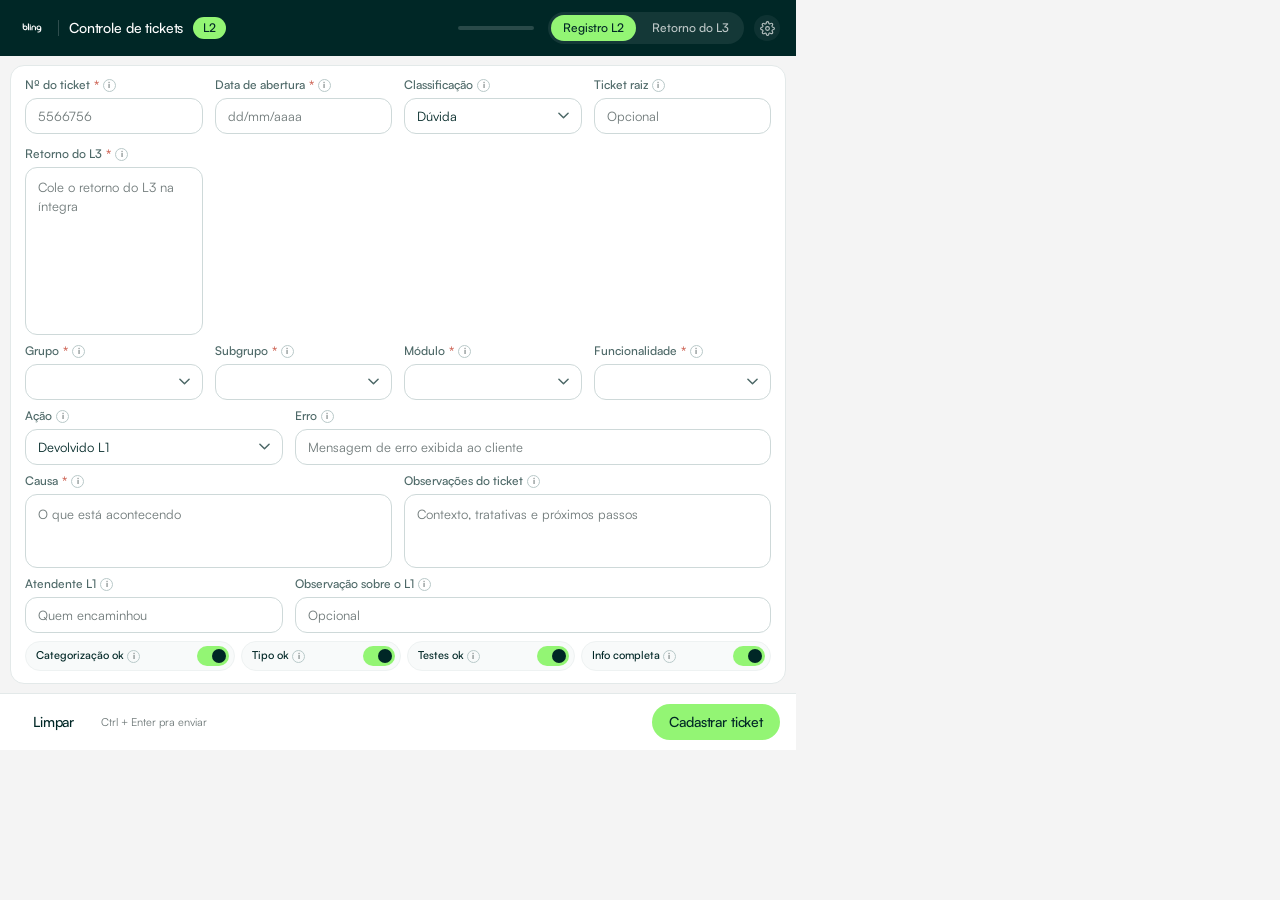
==== commit 50e6d541: "Torna a Planilha Compartilhada obrigatória e tira o asterisco das observações "Observações do ticket" ====
--- a/controle-tickets/index.html
+++ b/controle-tickets/index.html
@@ -181,7 +181,6 @@
 					<div class="campo form-group group-item-form">
 						<span class="campo-rotulo">
 							Observações do ticket
-							<span class="obrigatorio">*</span>
 							<i class="info-campo" data-info="Informe observações sobre o ticket"></i>
 						</span>
 						<textarea id="obs" name="obs" class="item-form" placeholder="Contexto, tratativas e próximos passos"></textarea>
@@ -251,16 +250,6 @@
 						</label>
 					</div>
 
-					<div class="pilula pilula-destaque">
-						<span class="pilula-rotulo">
-							Planilha Compartilhada
-							<i class="info-campo" data-info="Ativado = o registro também é enviado para a Planilha Compartilhada. Uma vez ligado, continua ligado: só desliga se você clicar de novo"></i>
-						</span>
-						<label class="switch">
-							<input type="checkbox" id="base_conhecimento" name="base_conhecimento">
-							<span class="switch-trilho"></span>
-						</label>
-					</div>
 				</div>
 			</div>
 		</div>
@@ -287,7 +276,8 @@
 
 			<div class="config-corpo">
 				<p class="config-nota">
-					Cole o link da planilha do jeito que estiver — da barra de endereço, de um
+					As duas planilhas são obrigatórias: cada ticket cadastrado é gravado nas
+					duas. Cole o link do jeito que estiver — da barra de endereço, de um
 					compartilhamento do Drive ou só o ID — e informe o nome da aba. Fica gravado
 					na sua conta do Chrome: não se perde ao limpar o cache, ao cadastrar tickets
 					nem ao clicar em Limpar.
@@ -315,7 +305,7 @@
 				<div class="config-bloco">
 					<span class="config-bloco-titulo">
 						Planilha Compartilhada
-						<span class="config-opcional">opcional</span>
+						<span class="obrigatorio">*</span>
 					</span>
 
 					<div class="linha linha-2-1">
--- a/controle-tickets/styles/style.css
+++ b/controle-tickets/styles/style.css
@@ -412,11 +412,6 @@
 	border-radius: var(--radius-pill);
 }
 
-.pilula-destaque {
-	background: var(--purple-100);
-	border-color: var(--purple-300);
-}
-
 .pilula-rotulo {
 	display: flex;
 	align-items: center;
@@ -702,15 +697,6 @@
 	color: var(--text-primary);
 }
 
-.config-opcional {
-	padding: 1px 7px;
-	border-radius: var(--radius-pill);
-	background: var(--mist-200);
-	font-size: 10.5px;
-	font-weight: 500;
-	color: var(--text-muted);
-}
-
 .config-rodape {
 	display: flex;
 	align-items: center;
